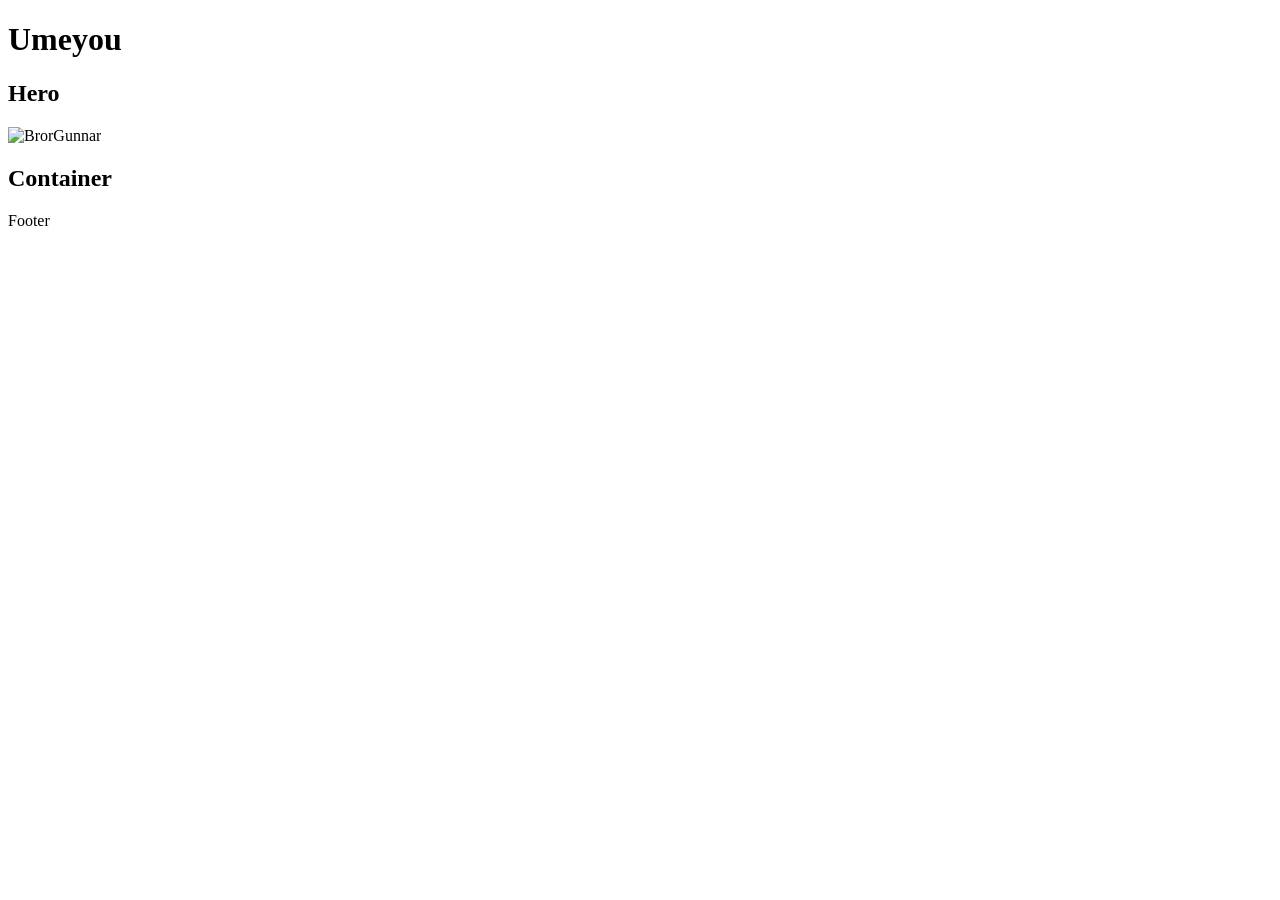
==== main.html @ 6eddfbf4 "Basics and shi" ====
<!DOCTYPE html>
<html lang="en">
<head>
    <meta charset="UTF-8">
    <meta name="viewport" content="width=device-width, initial-scale=1.0">
    <title>Document</title>
    <link rel="stylesheet" href="style.css">
    <link rel="bilder">
</head>
<body>
    <header>
        <h1>Umeyou</h1>
    </header>
    <section class="hero">
        <h2>Hero</h2>
        <img src="BrorGunnar.jpg" alt="BrorGunnar">
    </section>
    <container>
        <h2>Container</h2>
    </container>
</body>
<footer>
    <p>Footer</p>
</footer>
</html>
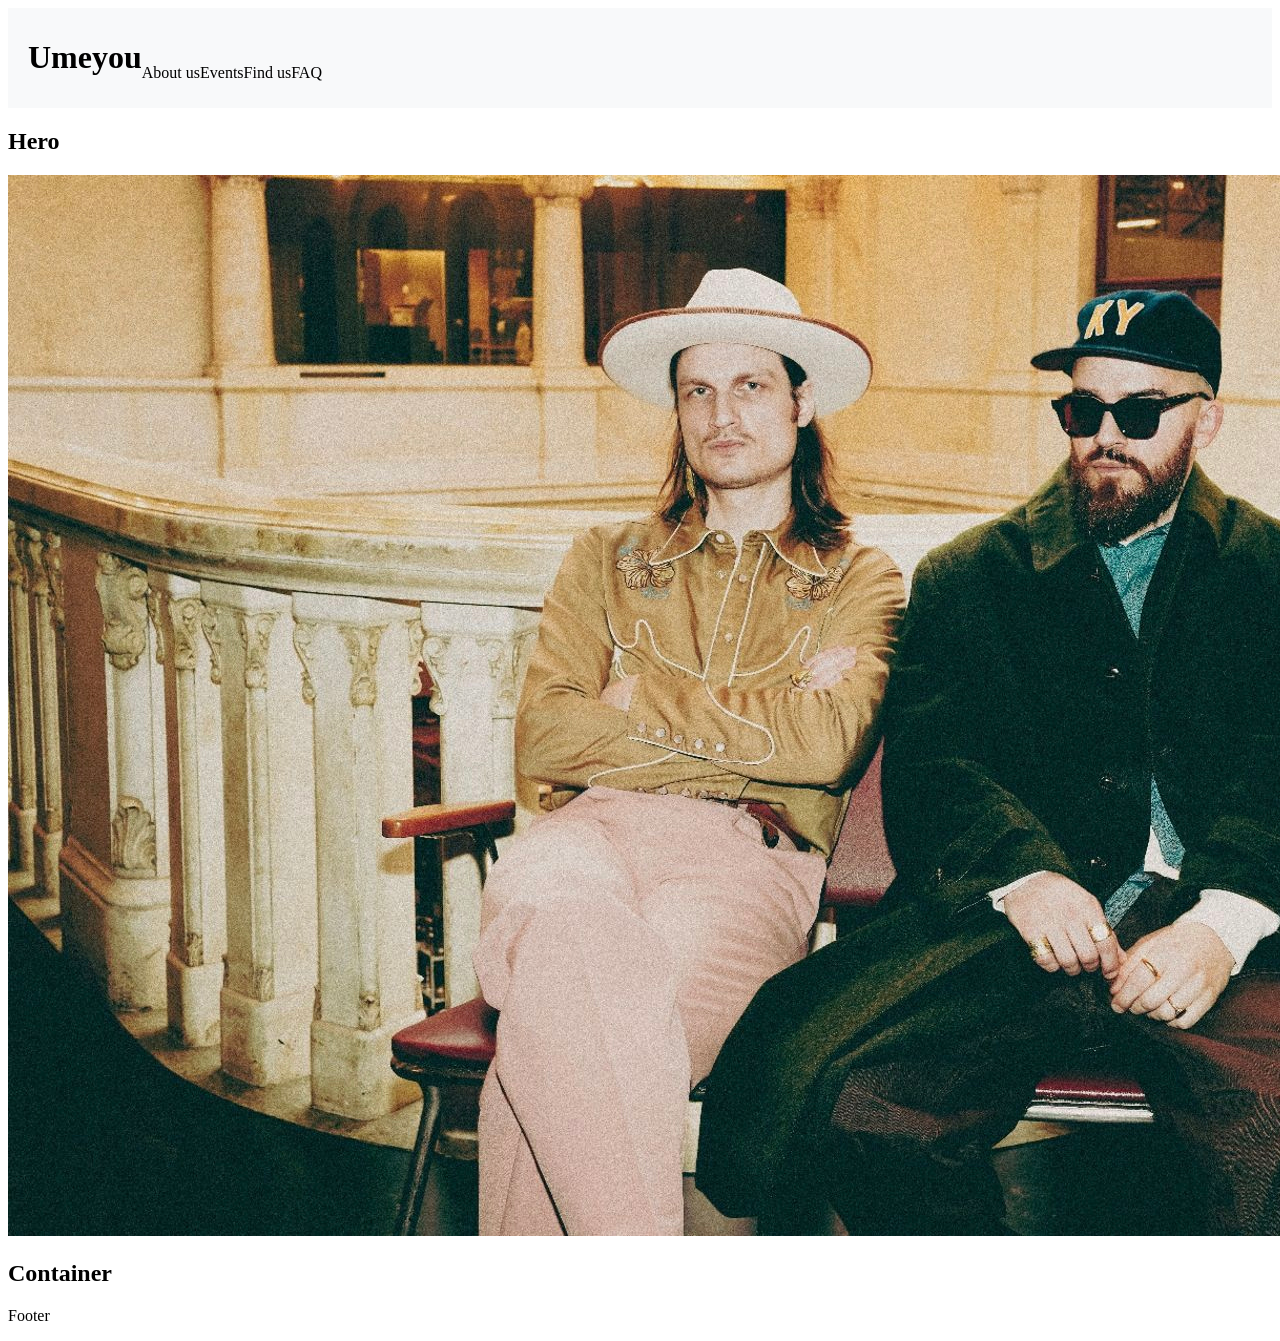
==== commit d691faaa: "header 1/2" ====
--- a/main.html
+++ b/main.html
@@ -5,19 +5,22 @@
     <meta name="viewport" content="width=device-width, initial-scale=1.0">
     <title>Document</title>
     <link rel="stylesheet" href="style.css">
-    <link rel="bilder">
 </head>
 <body>
-    <header>
+    <header>  
         <h1>Umeyou</h1>
+                <p class="nav-link">About us</p>
+                <p class="nav-link">Events</p>
+                <p class="nav-link">Find us</p>
+                <p class="nav-link">FAQ</p>
     </header>
     <section class="hero">
         <h2>Hero</h2>
-        <img src="BrorGunnar.jpg" alt="BrorGunnar">
+        <img src="bilder/BrorGunnarJansson.jpg" alt="Bror">
     </section>
-    <container>
+    <section class="container">
         <h2>Container</h2>
-    </container>
+    </section>
 </body>
 <footer>
     <p>Footer</p>
--- a/style.css
+++ b/style.css
@@ -0,0 +1,11 @@
+header{
+    display: flex;
+    background-color: #f8f9fa;
+    padding: 10px 20px;
+}
+.nav-link {
+    display: flex;
+    flex-direction: row;
+    justify-content: space-between;
+    align-items: end;
+}
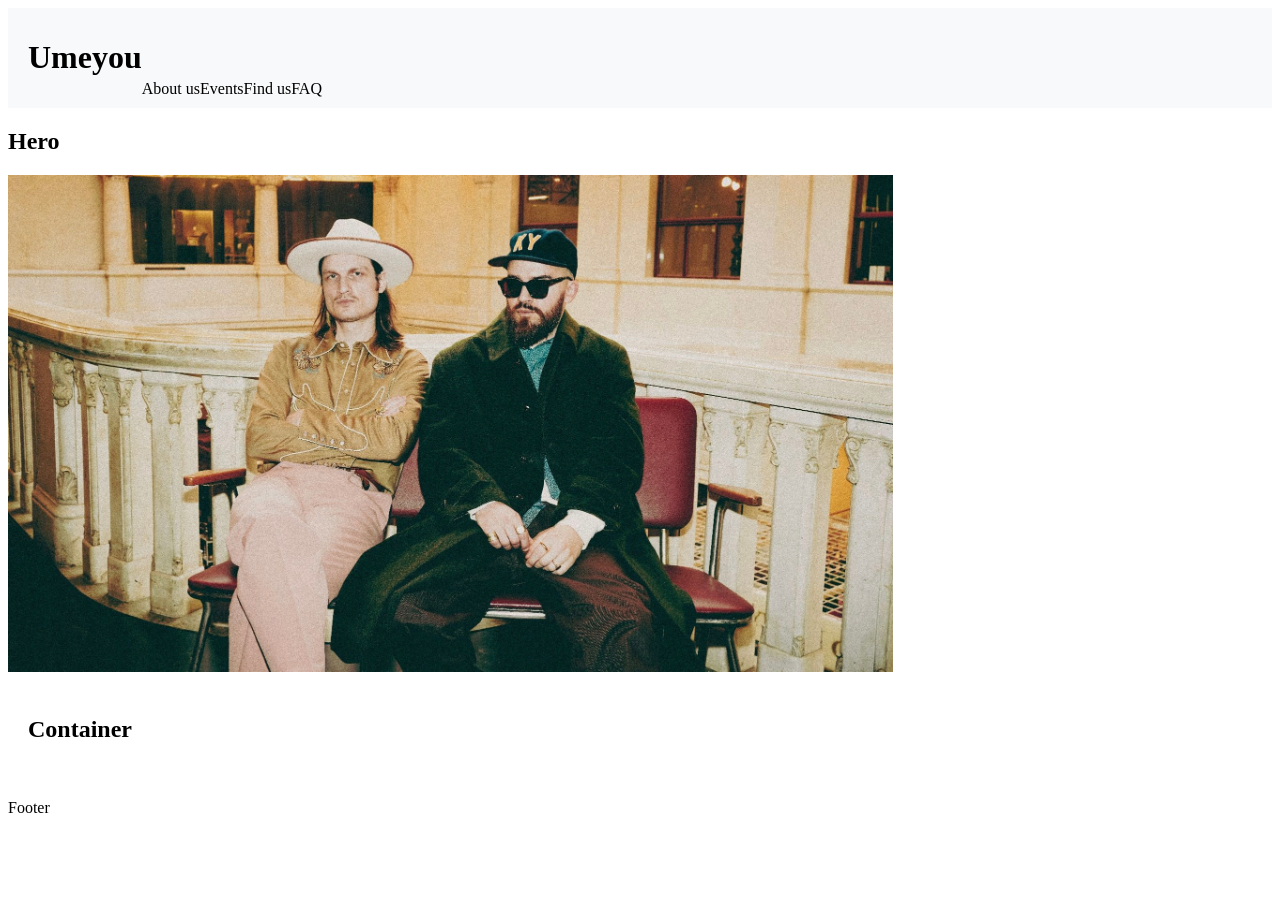
==== commit 825f76e1: "artivcel nav" ====
--- a/main.html
+++ b/main.html
@@ -9,10 +9,12 @@
 <body>
     <header>  
         <h1>Umeyou</h1>
-                <p class="nav-link">About us</p>
-                <p class="nav-link">Events</p>
-                <p class="nav-link">Find us</p>
-                <p class="nav-link">FAQ</p>
+        <section class="nav-link">
+                <article>About us</article>
+                <article>Events</article>
+                <article>Find us</article>
+                <article>FAQ</article>
+        </section>
     </header>
     <section class="hero">
         <h2>Hero</h2>
--- a/style.css
+++ b/style.css
@@ -8,4 +8,12 @@
     flex-direction: row;
     justify-content: space-between;
     align-items: end;
+}   
+
+.container{
+    padding: 20px;
+}
+img{
+    width: 70%;
+    height: 70%;
 }
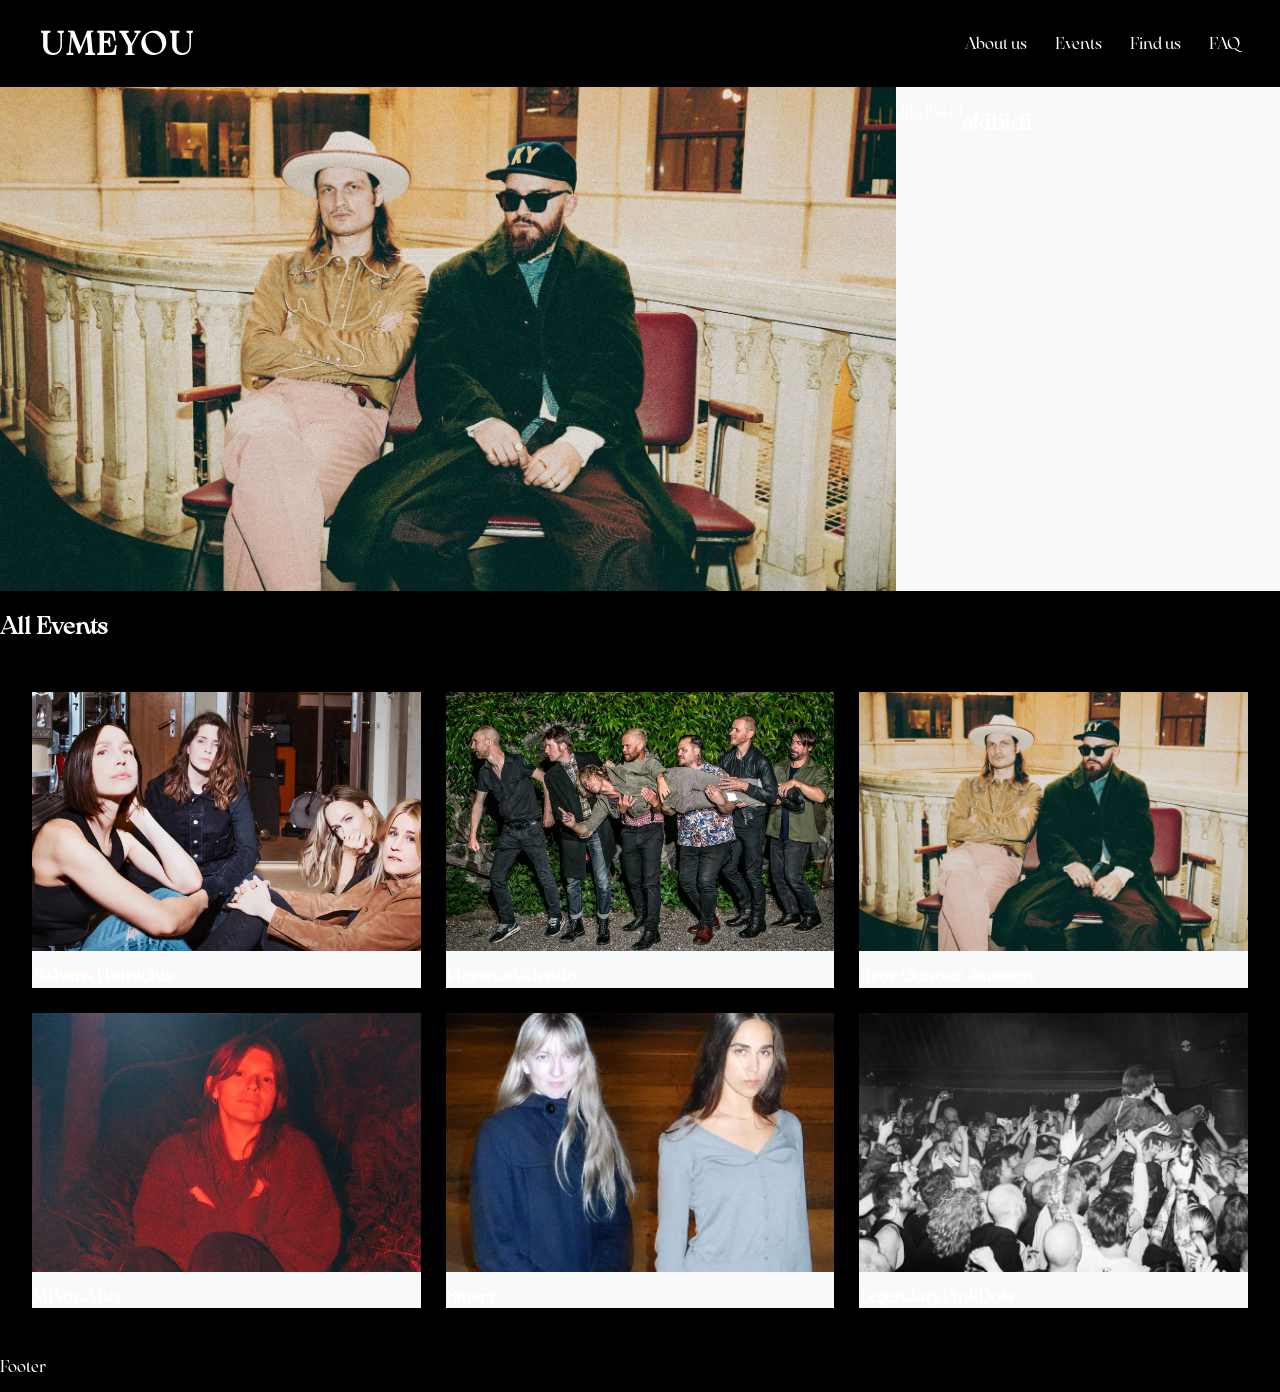
==== commit 4a10a027: "skibidi font skibidi bilder" ====
--- a/main.html
+++ b/main.html
@@ -9,19 +9,65 @@
 <body>
     <header>  
         <h1>Umeyou</h1>
-        <section class="nav-link">
-                <article>About us</article>
-                <article>Events</article>
-                <article>Find us</article>
-                <article>FAQ</article>
-        </section>
+        <nav>
+            <p>About us</p>
+            <p>Events</p>
+            <p>Find us</p>
+            <p>FAQ</p>
+        </nav>
     </header>
     <section class="hero">
-        <h2>Hero</h2>
         <img src="bilder/BrorGunnarJansson.jpg" alt="Bror">
+        <p>dikelbikel</p>
+        <h2>skibidi</h2>
     </section>
-    <section class="container">
-        <h2>Container</h2>
+
+    <h2>All Events</h2>
+    <section class="events">
+        <article class="oneevent">
+            <section>
+                <img src="bilder/SaharaHotnights.jpg" alt="Hotnight">
+                <h3 class="event-title">Sahara Hotnights</h3>
+            </section>
+        </article>
+        <article class="oneevent">
+            <section>
+                <img src="bilder/FlorenceValentin.jpg" alt="Valentin">
+                <h3 class="event-title">FlorenceValentin</h3>
+            </section>
+        </article>
+        <article class="oneevent">
+            <section>
+                <img src="bilder/BrorGunnarJansson.jpg" alt="Bror">
+            </section>
+            <section>
+                <h3 class="event-title">Bror Gunnar Jansson</h3>
+            </section>
+        </article>
+        <article class="oneevent">
+            <section>
+                <img src="bilder/MiVonAhn.jpg" alt="MiVon">
+            </section>
+            <section>
+                <h3 class="event-title">MiVonAhn</h3>
+            </section>
+        </article>
+        <article class="oneevent">
+            <section>
+                <img src="bilder/Smerz.jpg" alt="Smerz">
+            </section>
+            <section>
+                <h3 class="event-title">Smerz</h3>
+            </section>
+        </article>
+        <article class="oneevent">
+            <section>
+                <img src="bilder/LegendaryPinkDots.jpg" alt="PinkDots">     
+            </section>
+            <section>
+                <h3 class="event-title">LegendaryPinkDots</h3>
+            </section>
+        </article>
     </section>
 </body>
 <footer>
--- a/style.css
+++ b/style.css
@@ -1,19 +1,68 @@
+@font-face {
+    font-family: 'Arsenica Trial';
+    src: url('font/ArsenicaTrial-Regular.ttf') format('truetype');
+    font-weight: 400;
+    font-style: normal;
+}
+
+body{
+    margin: 0;
+    background-color: #000000;
+    color: #ffffff;
+    font-family: 'Arsenica Trial', 'Segoe UI', Arial, sans-serif;
+}
+
 header{
     display: flex;
+    justify-content: space-between;
+    align-items: center;
+    background: #000000;
+    color: #ffffff;
+    padding: 18px 40px;
+}
+
+h1{
+    margin: 0;
+    font-size: 2rem;
+    letter-spacing: 0.08em;
+    text-transform: uppercase;
+}
+nav{
+    display: flex;
+    flex-wrap: wrap;
+    align-items: center;
+    gap: 28px;
+}
+.hero{
+    display: flex;
+    flex-wrap: wrap;
     background-color: #f8f9fa;
-    padding: 10px 20px;
+    img{
+        width: 70%;
+        height: 70%;
+    }
 }
-.nav-link {
+.events{
     display: flex;
-    flex-direction: row;
-    justify-content: space-between;
-    align-items: end;
-}   
-
-.container{
+    flex-wrap: wrap;
     padding: 20px;
 }
-img{
-    width: 70%;
-    height: 70%;
+.oneevent{
+    flex: 300px;
+    background-color: #f8f9fa;
+    margin: 1%;
+}
+.event-title {
+    margin: 0.75rem 0 0;
+    font-size: 1.1rem;
+    font-weight: 600;
+    line-height: 1.4;
+    }
+
+.events img{
+    display: block;
+    width: 100%;
+    height: 100%;
+    aspect-ratio: 3/2 ;
+    object-fit: cover;
 }
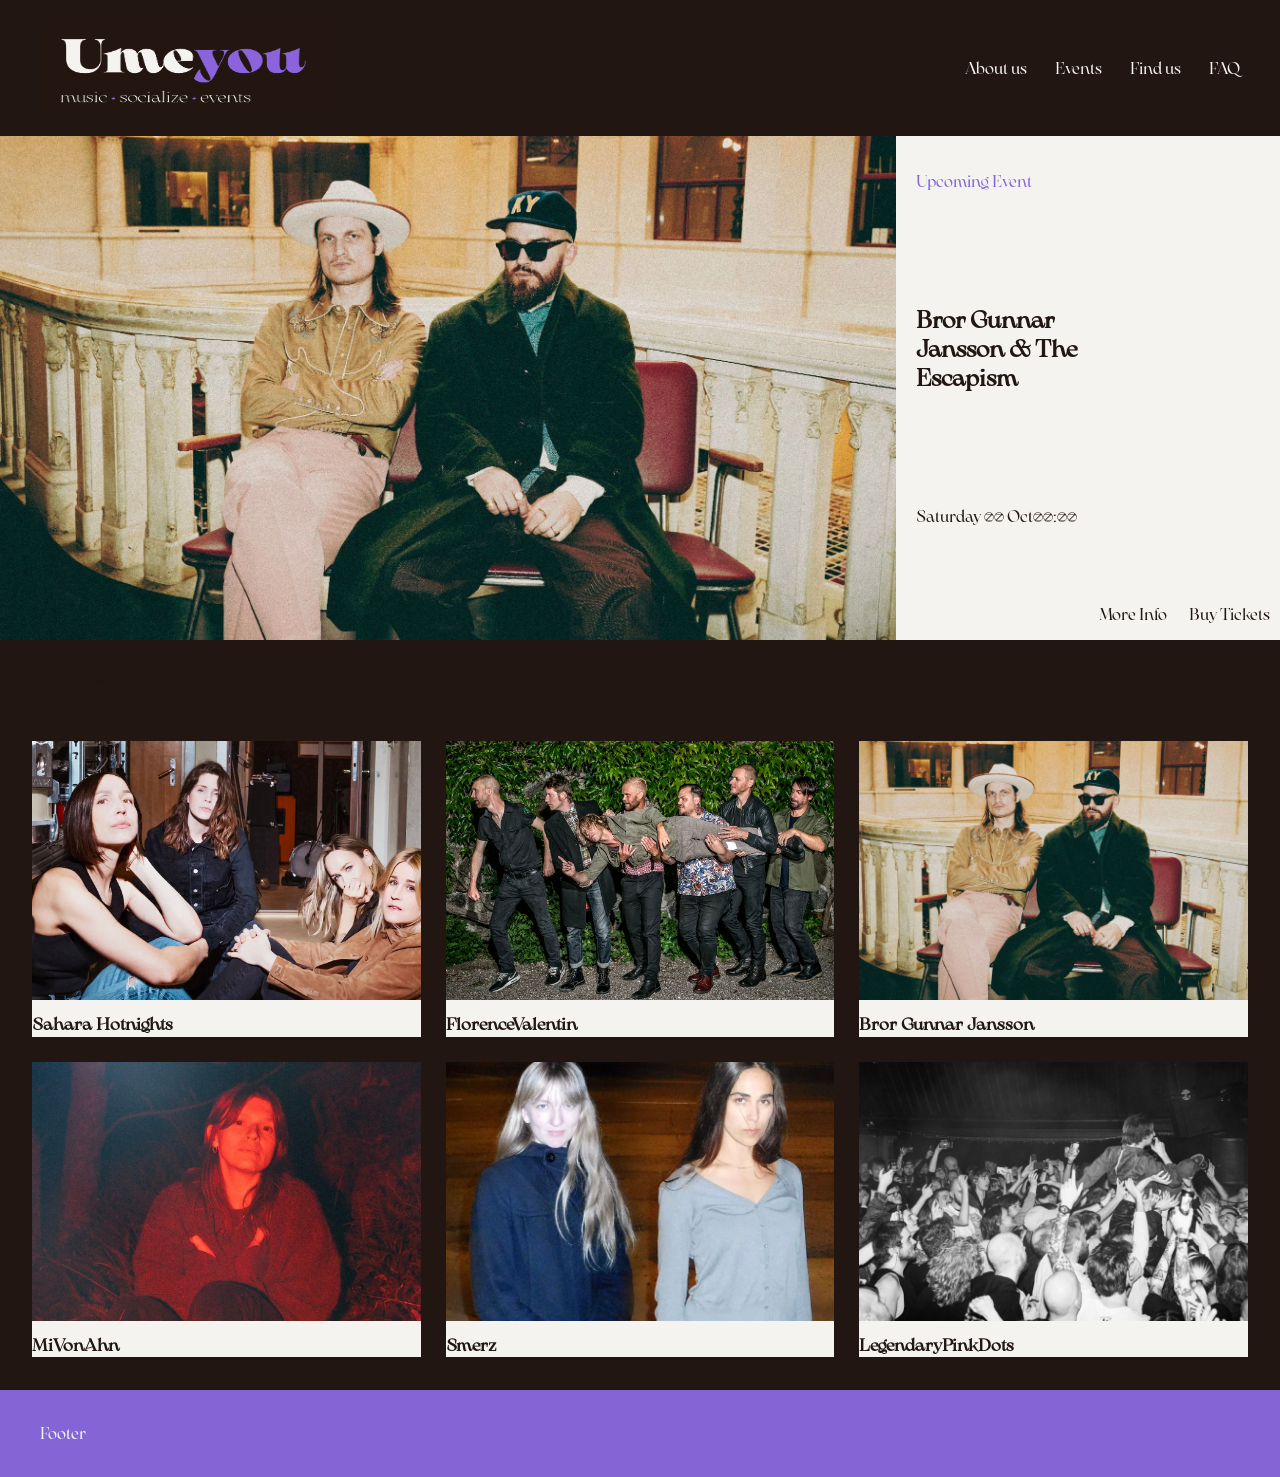
==== commit 8ea1e0f2: "skibingerdinger" ====
--- a/main.html
+++ b/main.html
@@ -8,7 +8,7 @@
 </head>
 <body>
     <header>  
-        <h1>Umeyou</h1>
+        <img src="bilder/umeyou.png" alt="logo">
         <nav>
             <p>About us</p>
             <p>Events</p>
@@ -18,8 +18,18 @@
     </header>
     <section class="hero">
         <img src="bilder/BrorGunnarJansson.jpg" alt="Bror">
-        <p>dikelbikel</p>
-        <h2>skibidi</h2>
+        <article class="hero-text">
+            <p class="purpul">Upcoming Event</p>
+            <h2><bold>Bror Gunnar Jansson & The Escapism</bold></h2>
+            <p>Saturday 17 Oct</p>
+            <p>20:00</p>
+        </article>
+        <article class="button">
+            <p>More Info</p>
+        </article>
+        <article class="button">
+            <p>Buy Tickets</p>
+        </article>
     </section>
 
     <h2>All Events</h2>
--- a/style.css
+++ b/style.css
@@ -7,8 +7,8 @@
 
 body{
     margin: 0;
-    background-color: #000000;
-    color: #ffffff;
+    background-color: #211612;
+    color: #211612;
     font-family: 'Arsenica Trial', 'Segoe UI', Arial, sans-serif;
 }
 
@@ -16,9 +16,14 @@
     display: flex;
     justify-content: space-between;
     align-items: center;
-    background: #000000;
-    color: #ffffff;
+    background: #211612;
+    color: #f4f3ef;
     padding: 18px 40px;
+}
+
+header img{
+    width: 300px;
+    height: 100px;
 }
 
 h1{
@@ -33,15 +38,32 @@
     align-items: center;
     gap: 28px;
 }
+.button{
+    display: flex;
+    flex-wrap: wrap;
+    align-items: end;
+    width: 30%;
+}
 .hero{
     display: flex;
+    flex-wrap: nowrap;
+    background-color: #f4f3ef;
+}
+
+.hero img{
+    width: 70%;
+    height: 70%;
+}
+
+.hero-text{
+    display: flex;
     flex-wrap: wrap;
-    background-color: #f8f9fa;
-    img{
-        width: 70%;
-        height: 70%;
+    padding: 20px;
+    .purpul{
+    color: #8565d6;
     }
 }
+
 .events{
     display: flex;
     flex-wrap: wrap;
@@ -49,7 +71,7 @@
 }
 .oneevent{
     flex: 300px;
-    background-color: #f8f9fa;
+    background-color: #f4f3ef;
     margin: 1%;
 }
 .event-title {
@@ -65,4 +87,12 @@
     height: 100%;
     aspect-ratio: 3/2 ;
     object-fit: cover;
+}
+footer{
+    display: flex;
+    justify-content: space-between;
+    align-items: center;
+    background-color: #8565d6;
+    color: #f4f3ef;
+    padding: 18px 40px;
 }
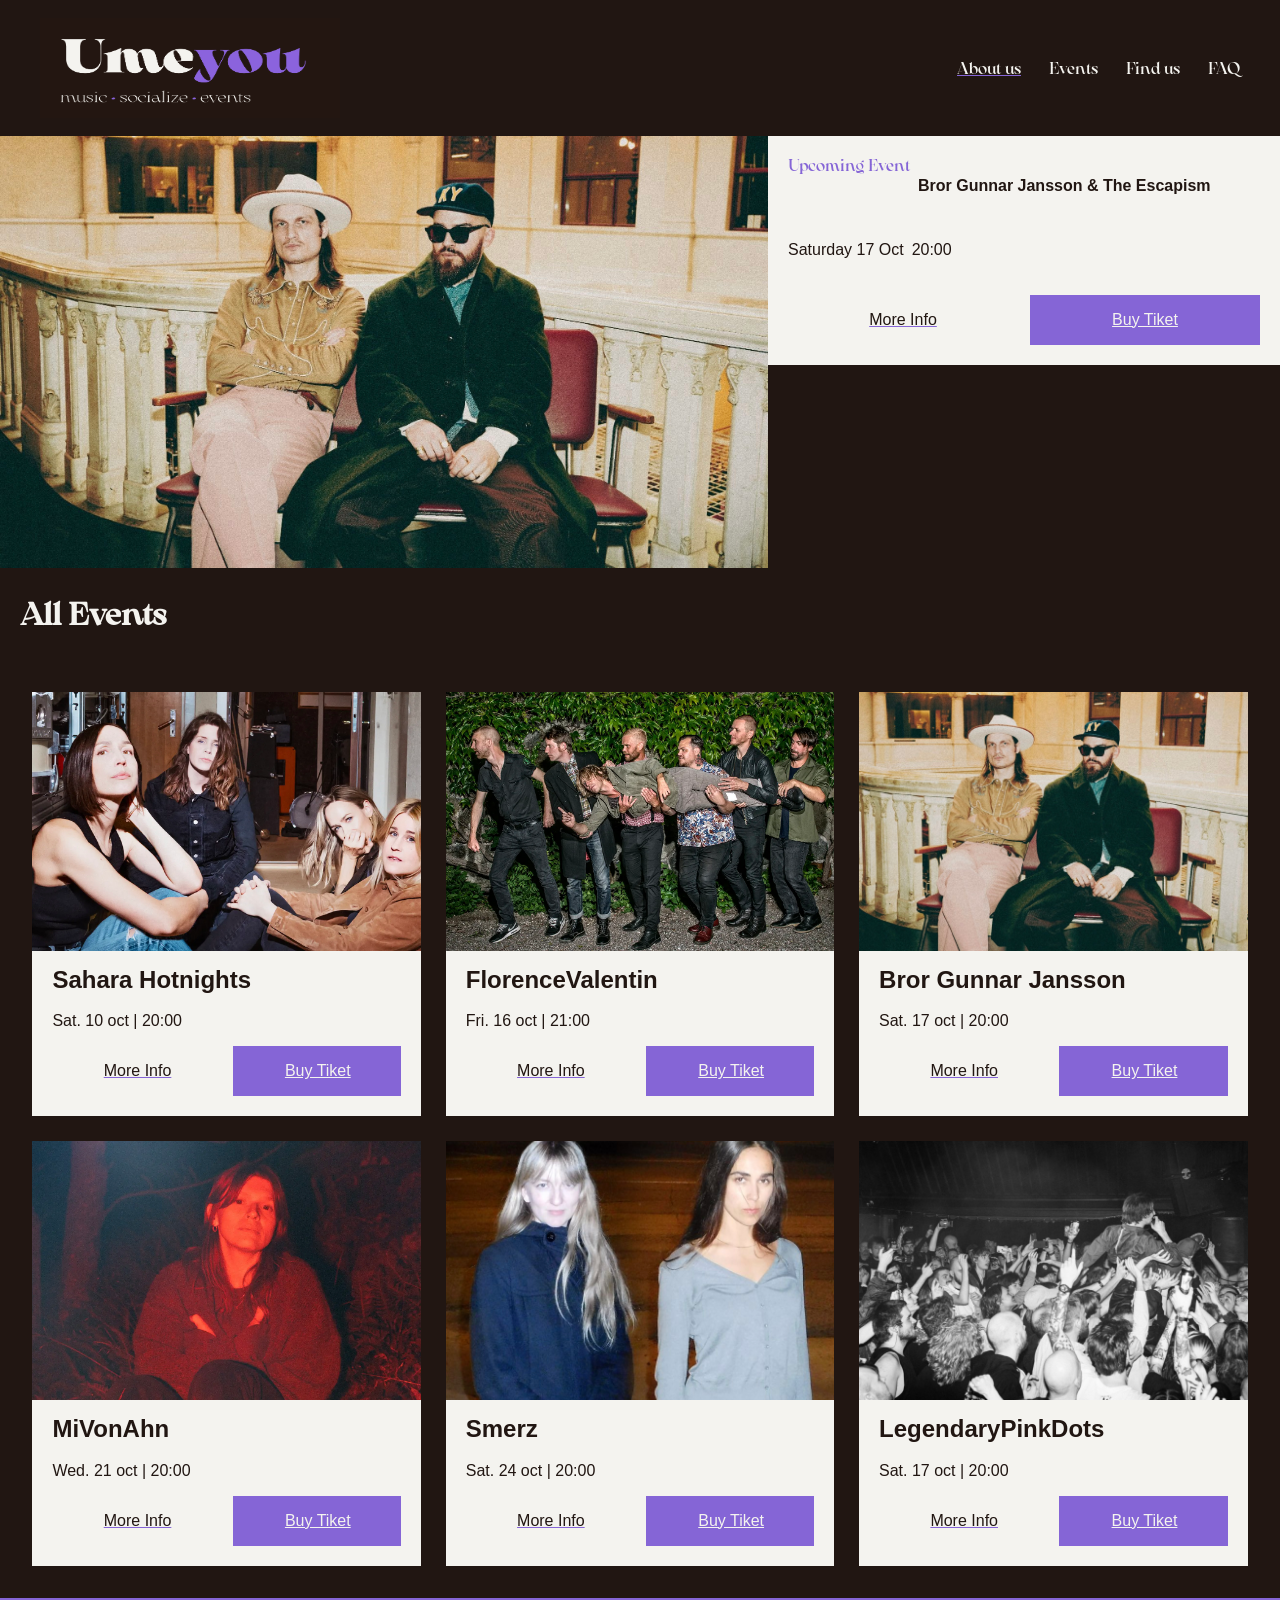
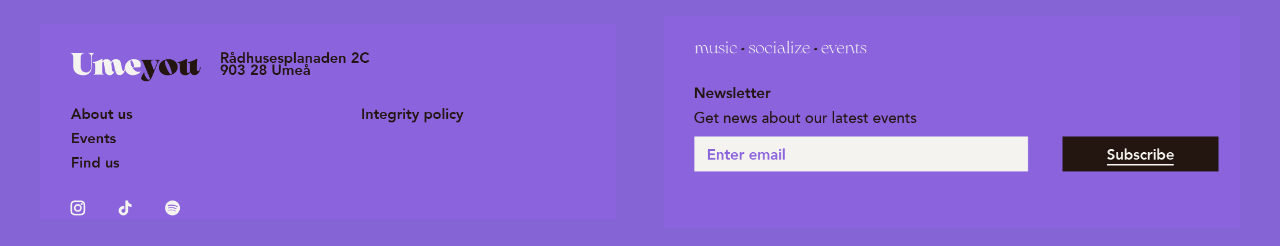
==== commit f2f675eb: "skibidi1" ====
--- a/main.html
+++ b/main.html
@@ -10,40 +10,49 @@
     <header>  
         <img src="bilder/umeyou.png" alt="logo">
         <nav>
-            <p>About us</p>
+            <p class="underline">About us</p>
             <p>Events</p>
             <p>Find us</p>
             <p>FAQ</p>
         </nav>
     </header>
     <section class="hero">
-        <img src="bilder/BrorGunnarJansson.jpg" alt="Bror">
-        <article class="hero-text">
-            <p class="purpul">Upcoming Event</p>
-            <h2><bold>Bror Gunnar Jansson & The Escapism</bold></h2>
-            <p>Saturday 17 Oct</p>
-            <p>20:00</p>
-        </article>
-        <article class="button">
-            <p>More Info</p>
-        </article>
-        <article class="button">
-            <p>Buy Tickets</p>
-        </article>
+            <img src="bilder/BrorGunnarJansson.jpg" alt="Bror">
+            <article class="hero-non-img">
+                <article class="hero-text">
+                    <p class="purpul">Upcoming Event</p>
+                    <h1><bold>Bror Gunnar Jansson & The Escapism</bold></h1>
+                    <p>Saturday 17 Oct</p>
+                    <p>20:00</p>
+                </article>
+                <article class="buttons">
+                    <p class="button">More Info</p>
+                    <p class="purpulbutton">Buy Tiket</p>
+                </article>
+            </article>
     </section>
-
-    <h2>All Events</h2>
+<h2>All Events</h2>
     <section class="events">
         <article class="oneevent">
             <section>
                 <img src="bilder/SaharaHotnights.jpg" alt="Hotnight">
                 <h3 class="event-title">Sahara Hotnights</h3>
+                <p>Sat. 10 oct | 20:00</p>
+                <article class="buttons">
+                    <p class="button">More Info</p>
+                    <p class="purpulbutton">Buy Tiket</p>
+                </article>
             </section>
         </article>
         <article class="oneevent">
             <section>
                 <img src="bilder/FlorenceValentin.jpg" alt="Valentin">
                 <h3 class="event-title">FlorenceValentin</h3>
+                <p>Fri. 16 oct | 21:00</p>
+                <article class="buttons">
+                    <p class="button">More Info</p>
+                    <p class="purpulbutton">Buy Tiket</p>
+                </article>
             </section>
         </article>
         <article class="oneevent">
@@ -52,6 +61,11 @@
             </section>
             <section>
                 <h3 class="event-title">Bror Gunnar Jansson</h3>
+                <p>Sat. 17 oct | 20:00</p>
+                <article class="buttons">
+                    <p class="button">More Info</p>
+                    <p class="purpulbutton">Buy Tiket</p>
+                </article>
             </section>
         </article>
         <article class="oneevent">
@@ -60,6 +74,11 @@
             </section>
             <section>
                 <h3 class="event-title">MiVonAhn</h3>
+                <p>Wed. 21 oct | 20:00</p>
+                <article class="buttons">
+                    <p class="button">More Info</p>
+                    <p class="purpulbutton">Buy Tiket</p>
+                </article>
             </section>
         </article>
         <article class="oneevent">
@@ -68,6 +87,11 @@
             </section>
             <section>
                 <h3 class="event-title">Smerz</h3>
+                <p>Sat. 24 oct | 20:00</p>
+                <article class="buttons">
+                    <p class="button">More Info</p>
+                    <p class="purpulbutton">Buy Tiket</p>
+                </article>
             </section>
         </article>
         <article class="oneevent">
@@ -76,11 +100,17 @@
             </section>
             <section>
                 <h3 class="event-title">LegendaryPinkDots</h3>
+                <p>Sat. 17 oct | 20:00</p>
+                <article class="buttons">
+                    <p class="button">More Info</p>
+                    <p class="purpulbutton">Buy Tiket</p>
+                </article>
             </section>
         </article>
     </section>
 </body>
 <footer>
-    <p>Footer</p>
+    <img src="bilder/InteenSkärmbild 2026-10-08 140241.png" alt="footer image1">
+    <img src="bilder/InteenSkärmbild 2026-10-15 125413.png" alt="footer image2">
 </footer>
 </html>
--- a/style.css
+++ b/style.css
@@ -1,7 +1,14 @@
 @font-face {
-    font-family: 'Arsenica Trial';
-    src: url('font/ArsenicaTrial-Regular.ttf') format('truetype');
+    font-family: 'Avenir';
+    src: url('font/Avenir.ttc') format('truetype-collection');
     font-weight: 400;
+    font-style: normal;
+}
+
+@font-face {
+    font-family: 'ArsenicaTrial-Medium';
+    src: url('font/ArsenicaTrial-Medium.ttf') format('truetype');
+    font-weight: 500;
     font-style: normal;
 }
 
@@ -9,7 +16,7 @@
     margin: 0;
     background-color: #211612;
     color: #211612;
-    font-family: 'Arsenica Trial', 'Segoe UI', Arial, sans-serif;
+    font-family: 'Avenir', 'Segoe UI', Arial, sans-serif;
 }
 
 header{
@@ -19,18 +26,19 @@
     background: #211612;
     color: #f4f3ef;
     padding: 18px 40px;
+    font-family: 'ArsenicaTrial-Medium', 'Segoe UI', Arial, sans-serif;
+
 }
 
 header img{
     width: 300px;
     height: 100px;
 }
-
-h1{
-    margin: 0;
-    font-size: 2rem;
-    letter-spacing: 0.08em;
-    text-transform: uppercase;
+h2{
+    color: #f4f3ef;
+    padding-left: 20px;
+    font-size: xx-large;
+    font-family: 'ArsenicaTrial-Medium', 'Segoe UI', Arial, sans-serif;
 }
 nav{
     display: flex;
@@ -38,32 +46,61 @@
     align-items: center;
     gap: 28px;
 }
-.button{
-    display: flex;
-    flex-wrap: wrap;
-    align-items: end;
-    width: 30%;
+.underline{
+    text-decoration: underline solid #8565d6;
 }
 .hero{
     display: flex;
     flex-wrap: nowrap;
-    background-color: #f4f3ef;
 }
-
 .hero img{
-    width: 70%;
+    width: 60%;
     height: 70%;
 }
 
 .hero-text{
+    background-color: #f4f3ef;
     display: flex;
     flex-wrap: wrap;
     padding: 20px;
-    .purpul{
-    color: #8565d6;
-    }
+    gap: 8px;
 }
 
+.hero-text .purpul{
+    margin: 0;
+    color: #8565d6;
+    font-family: 'ArsenicaTrial-Medium', 'Segoe UI', Arial, sans-serif;
+}
+
+.buttons{
+    display: flex;
+    flex-wrap: wrap;
+    justify-content: space-between;
+    gap: 12px;
+    background-color: #f4f3ef;
+    padding: 0 20px 20px;
+}
+
+.button,
+.purpulbutton{
+    flex: 1 1 90px;
+    margin: 0;
+    padding: 16px 18px;
+    text-align: center;
+    text-decoration: underline solid;
+}
+
+.button{
+    background-color: #f4f3ef;
+    color: #211612;
+    text-decoration-color: #8565d6;
+}
+
+.purpulbutton{
+    background-color: #8565d6;
+    color: #f4f3ef;
+    text-decoration-color: #f4f3ef;
+}
 .events{
     display: flex;
     flex-wrap: wrap;
@@ -73,12 +110,16 @@
     flex: 300px;
     background-color: #f4f3ef;
     margin: 1%;
+    p{
+        padding-left: 20px;
+    }
 }
 .event-title {
     margin: 0.75rem 0 0;
-    font-size: 1.1rem;
+    font-size: 150%;
     font-weight: 600;
     line-height: 1.4;
+    padding-left: 20px;
     }
 
 .events img{
@@ -90,9 +131,17 @@
 }
 footer{
     display: flex;
+    flex-wrap: wrap;
     justify-content: space-between;
     align-items: center;
     background-color: #8565d6;
     color: #f4f3ef;
     padding: 18px 40px;
+}
+footer img{ 
+    display: block;
+    width: 48%;
+    max-width: 100%;
+    height: auto;
+    object-fit: contain;
 }
